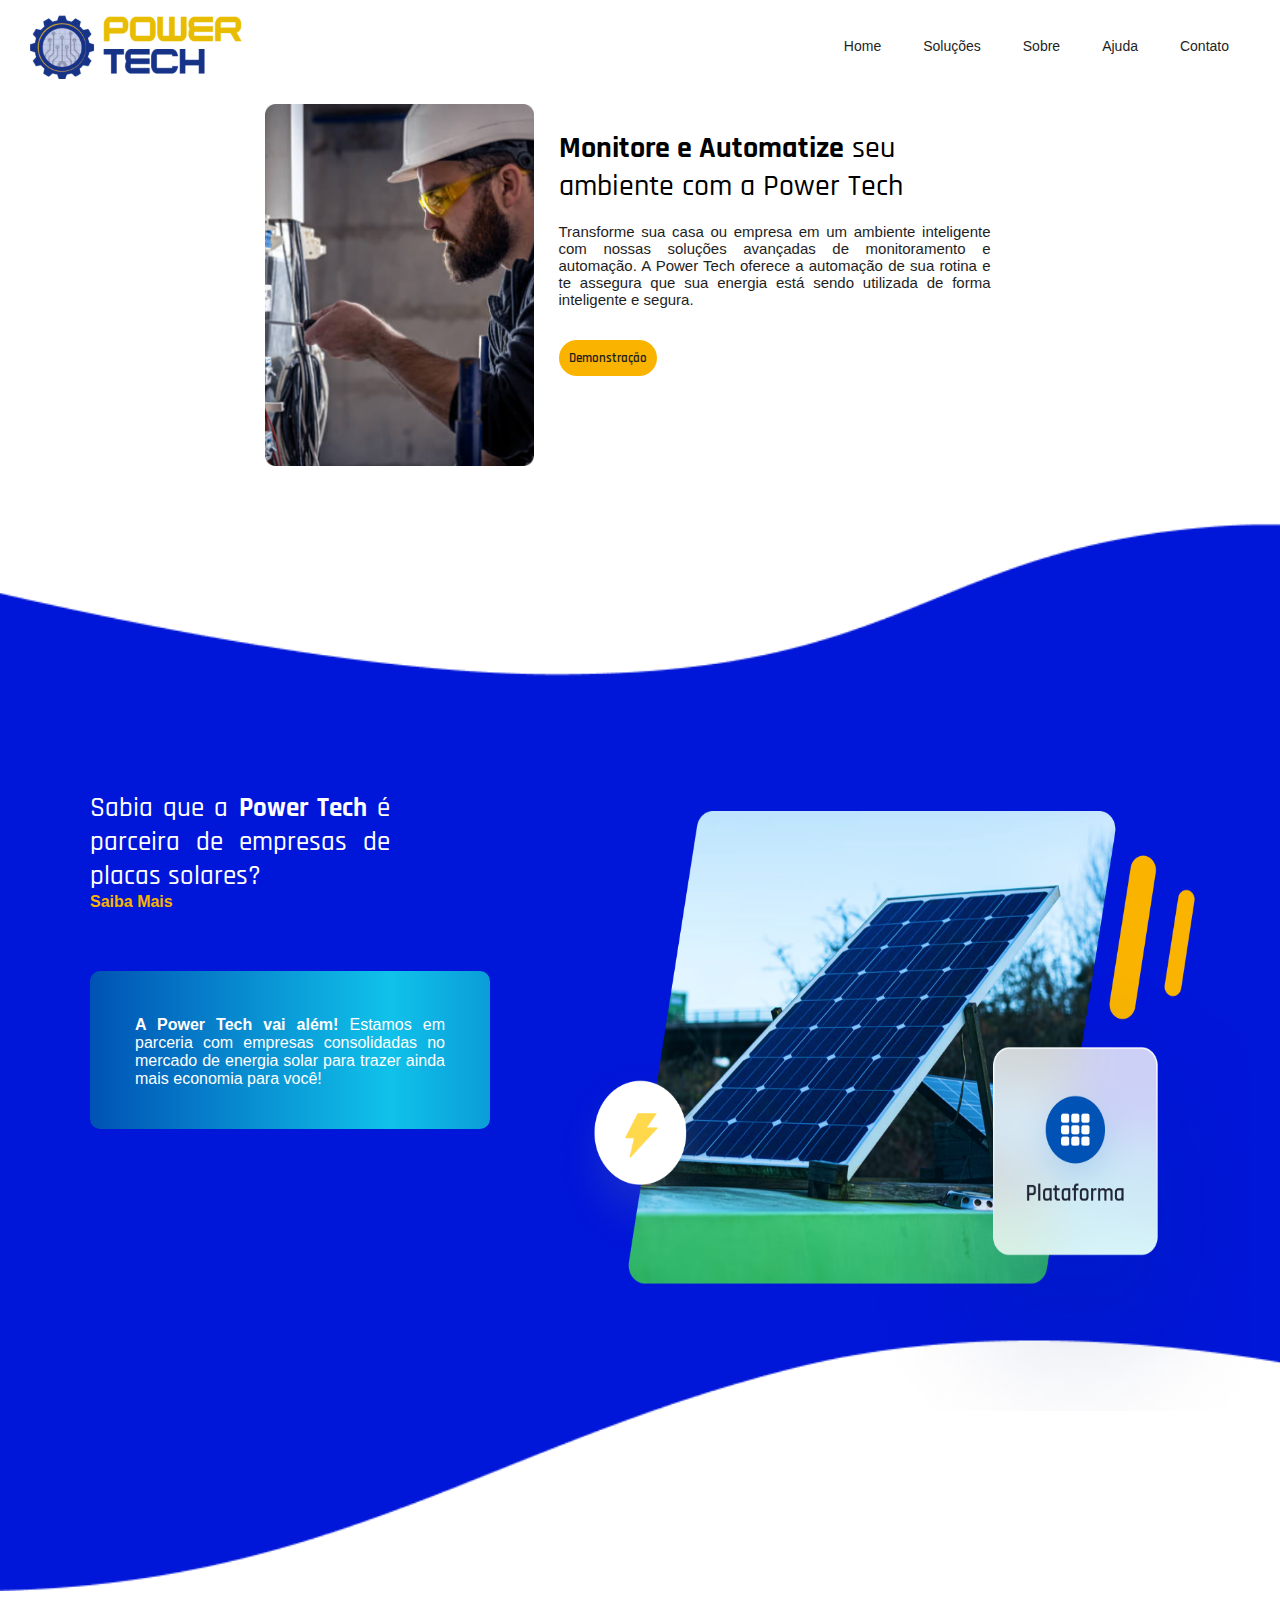
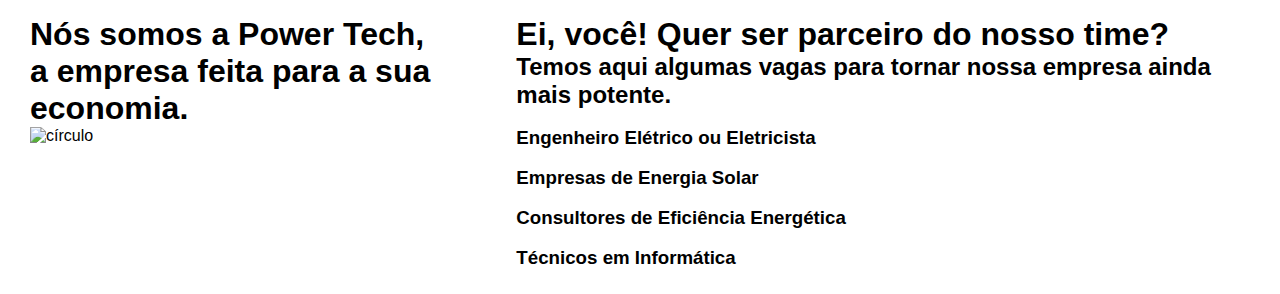
==== index.html @ 3438f35c "Commit Inicial" ====
<!DOCTYPE html>
<html lang="pt-br">

<head>
    <meta charset="UTF-8">
    <meta name="viewport" content="width=device-width, initial-scale=1.0">

    <link rel="icon" href="./img/favicon-32x32.png" type="image/x-icon">
    <link rel="shortcut icon" href="./img/favicon-32x32.png" type="image/x-icon">

    <link rel="preconnect" href="https://fonts.googleapis.com">
    <link rel="preconnect" href="https://fonts.gstatic. com" crossorigin>
    <link
        href="https://fonts.googleapis.com/css2?  family=Inter:ital,opsz,wght@0,14..32,100..900;1,14..  32,100..900&display=swap"
        rel="stylesheet">
    <link rel="preconnect" href="https://fonts.googleapis.com">
    <link rel="preconnect" href="https://fonts.gstatic.com" crossorigin>
    <link href="https://fonts.googleapis.com/css2?family=Rajdhani:wght@300;400;500;600;700&display=swap"
        rel="stylesheet">
    <link rel="stylesheet" href="styles.css">
    <title>Power Tech</title>
</head>

<body>
    <nav>
        <img src="./img/logo.png" alt="Logo">
        <ul>
            <li><a href="./Pages/Home.html">Home</a></li>
            <li><a href="#">Soluções</a></li>
            <li><a href="#">Sobre</a></li>
            <li><a href="#">Ajuda</a></li>
            <li><a href="#">Contato</a></li>
        </ul>
    </nav>
    <section class="spaces">
        <div id="demo">
            <img src="./img/homem-trabalhando.png" alt="Homem Trabalhando">
            <section class="text">
                <h1><strong>Monitore e Automatize</strong> seu<br>ambiente com a Power Tech</h1>
                <p>Transforme sua casa ou empresa em um ambiente inteligente 
                    com nossas soluções avançadas de monitoramento e automação.
                    A Power Tech oferece a automação de sua rotina e te assegura
                    que sua energia está sendo utilizada de forma inteligente e segura.</p>
                <a href="#">Demonstração</a>
            </section>
        </div>
    </section>
    <section>
        <div id="blog">
            <h1>Sabia que a <strong>Power Tech</strong> é parceira de empresas de placas solares?</h1>
            <a href="#">Saiba Mais</a> <br>

              <section id="under">
                <p><strong>A Power Tech vai além!</strong> Estamos em parceria com empresas consolidadas no mercado de energia solar para trazer ainda mais economia para você!</p>
                <img src="./img/info-under.png" alt="texto">
              </section>
        </div>   

    <section class="spaces">
        <div id="sobre">
            <h1>Nós somos a Power Tech, <br>
                a empresa feita para a sua economia.</h1>
            <img src="" alt="círculo">
        </div>
        <div id="jobs">
            <h1>Ei, você! Quer ser parceiro do nosso time?</h1>
            <h2>Temos aqui algumas vagas para tornar nossa empresa ainda mais potente.</h2>
            <div id="info-container">
                <div class="info-box">
                    <img src="" alt="">
                    <h3>Engenheiro Elétrico ou Eletricista</h3>
                </div>
                <div class="info-box">
                    <img src="" alt="">
                    <h3>Empresas de Energia Solar</h3>
                </div>
                <div class="info-box">
                    <img src="" alt="">
                    <h3>Consultores de Eficiência Energética</h3>
                </div>
                <div class="info-box">
                    <img src="" alt="">
                    <h3>Técnicos em Informática</h3>
                </div>
            </div>
        </div>
    </section>
</body>

</html>
---- styles.css ----
* {
    margin: 0;
    padding: 0;
    border: 0;
    box-sizing: border-box;
    outline: 0;
}

:root {
    --white-color: #fff;
    --black-color: #000;

    --gray-color: #1e1e1e;

    --yellow-color: #fab400;

    --blue-1-color: #283eff;
    --blue-2-color: #1c30a2;
    --blue-3-color: #0052B4;
    --blue-4-color: #10C2EA;

    --font-size: 16px;
}

body {
    font-family: "Inter", sans-serif;
    font-optical-sizing: auto;
    
    background-color: var(--white-color);
}

nav {
    background-color: var(--white-color);
    display: flex;
    justify-content: space-between;

    margin: 13px 30px;
}

nav img {
    width: 222px;
    top: 61px;
    left: 78px;
    gap: 0px;
    opacity: 0px;
}

nav ul {
    list-style: none;
    display: flex;
    justify-content: space-between;
    align-items: center;
    gap: 21px;
    opacity: 0px;
}

nav li {
    top: 70px;
    left: 44px;
    gap: 21px;
    opacity: 0px;

    display: inline;
    margin-right: 21px;
}

nav li:hover {
    cursor: pointer;
}

nav a {
    width: 71px;
    height: 28px;
    gap: 0px;
    opacity: 0px;

    font-size: 14px;
    font-weight: 500;
    text-align: center;
    color: var(--gray-color);

    text-decoration: none;
}

.spaces {
    margin: 25px 30px;
    display: flex;
    justify-content: center;
}

#demo {
    display: flex;
    justify-content: center;
}

#demo img {
    width: 269px;
}

.text {
    padding: 25px;
}

.text h1 {
    font-family: "Rajdhani", sans-serif;
    font-weight: 500;
    font-size: 30px;
    margin-bottom: 18px;
}

.text p {
    font-family: "Roboto", sans-serif;
    font-weight: 500;
    font-size: 15px;
    color: var(--gray-color);
    margin-bottom: 40px;max-width: 27rem;
    text-align: justify;
}

.text a {
    text-decoration: none;
    color: var(--gray-color);
    background-color: var(--yellow-color);

    margin-top: -10px;
    border-radius: 50px;
    padding: 10px;
    font-weight: 600;
    font-style: normal;
    font-size: 13px;
    font-family: "Rajdhani", sans-serif;
}

#blog {
    width: 100%;
    height: 1100px;
    background-image: url(./img/wave-bg.png);
    background-size: cover;
    background-position: center;
    background-repeat: no-repeat;
    padding: 200px 30px;
}

#blog h1{
    max-width: 300px;
    width: 100%;
    margin-top: 100px;

    font-weight: 500;
    font-family: "Rajdhani", sans-serif;
    font-size: 1.7rem;
    text-align: justify;

    color: var(--white-color);

    margin-left: 60px;
}

#blog a {
    text-decoration: none;
    color: var(--yellow-color);
    
    margin-left: 60px;
    
    font-weight: 600;
}

#blog img {
    width: 700px;
    height: 600px;
    text-align: right;
    margin-top: -100px!important;
}
#under {
    display: flex;
    justify-content: space-between;
}

#under p {
    max-width: 400px;
    width: 100%;
    max-height: 158px;
    height: 100%;

    text-align: justify;
    margin:  60px;
    padding: 45px;
    color: var(--white-color);
    
    background-size: 150% 100%;
    border-radius: 10px;
    background-image: linear-gradient(to right, #0052B4, #10C2EA, #0052B4);
}

@media (max-width: 768px) {
    nav {
        display: flex;
        flex-direction: column;
        align-items: center;
    }
    
    nav img {
        width: 122px;
        margin-bottom: 10px;
    }

    nav li {
        margin-right: 1px;
    }

    #demo {
        display: flex;
        flex-direction: column;
        align-items: center;
    }

    .text {
        text-align: center;
    }

    .text h1 {
        font-size: 23px;
    }

    .text p {
        max-width: 25rem;
    }

    .text a {
        font-weight: 700;
        font-size: 15px;
    }

    .spaces {
        display: flex;
        flex-direction: column;
    }

}
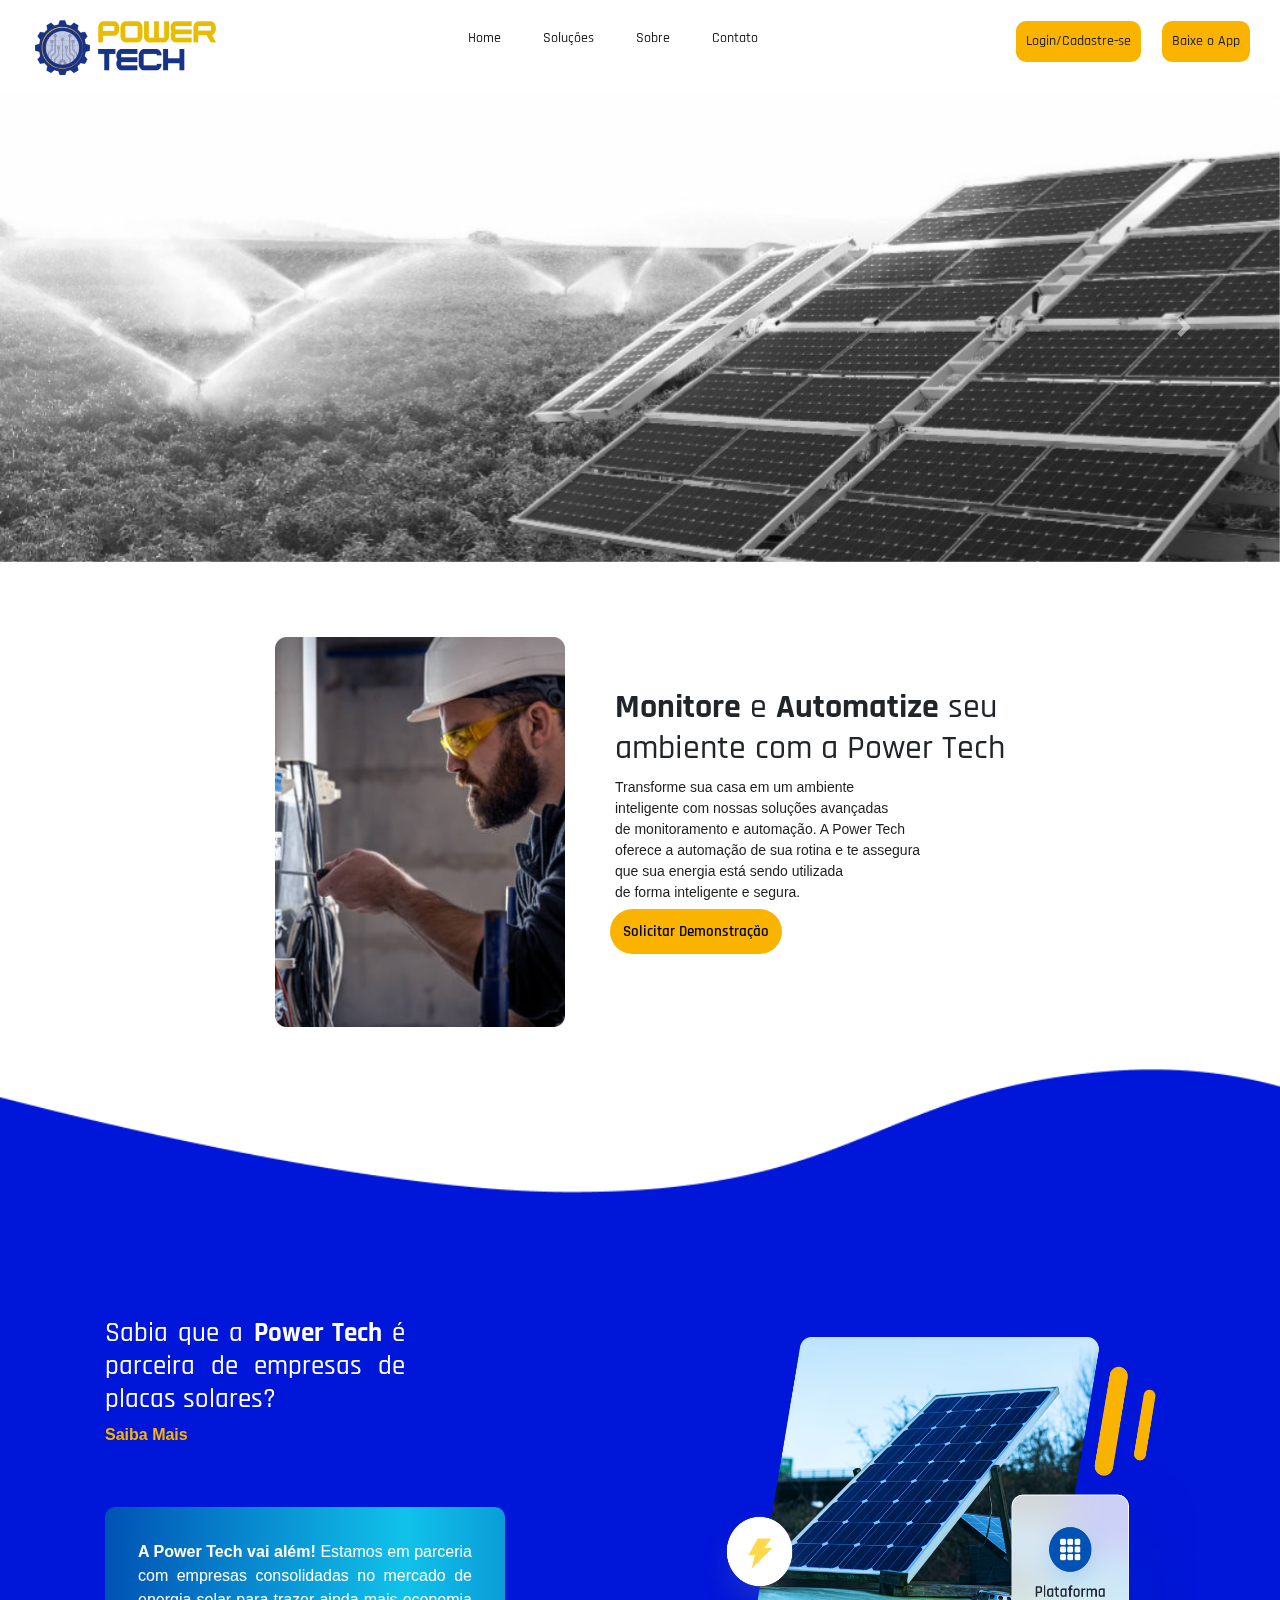
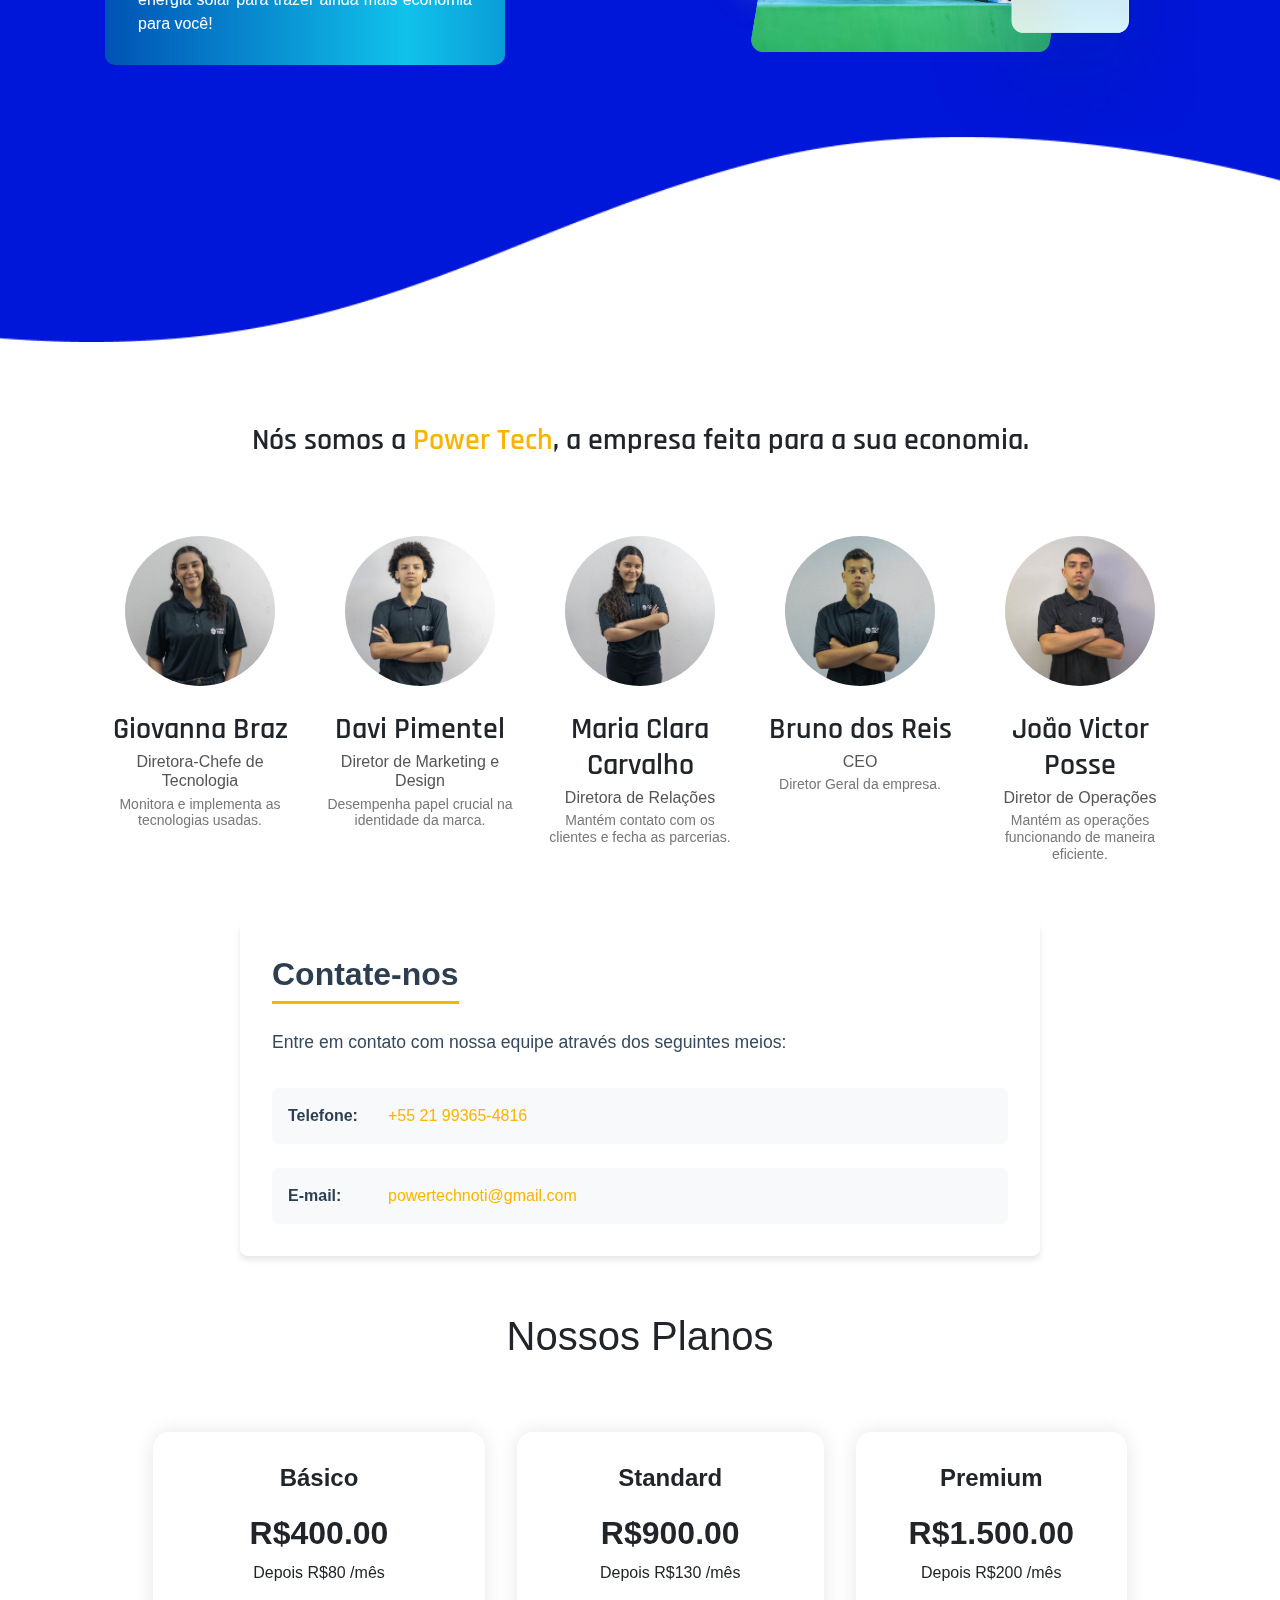
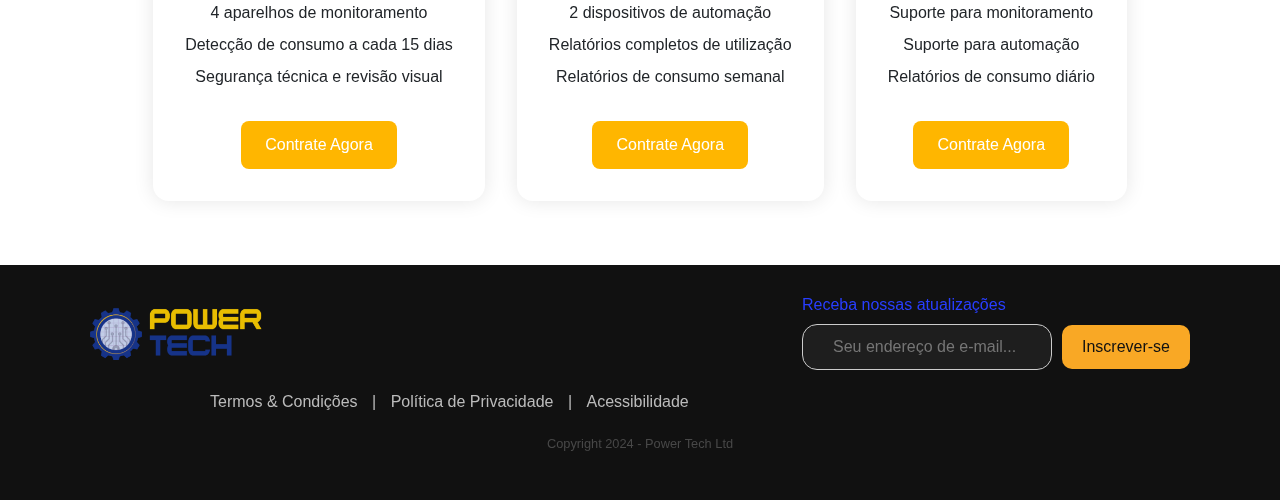
==== commit 8755aa12: "Atualização Final" ====
--- a/index.html
+++ b/index.html
@@ -1,90 +1,259 @@
 <!DOCTYPE html>
 <html lang="pt-br">
-
-<head>
-    <meta charset="UTF-8">
-    <meta name="viewport" content="width=device-width, initial-scale=1.0">
-
-    <link rel="icon" href="./img/favicon-32x32.png" type="image/x-icon">
-    <link rel="shortcut icon" href="./img/favicon-32x32.png" type="image/x-icon">
-
-    <link rel="preconnect" href="https://fonts.googleapis.com">
-    <link rel="preconnect" href="https://fonts.gstatic. com" crossorigin>
+  <head>
+    <meta charset="UTF-8" />
+    <meta name="viewport" content="width=device-width, initial-scale=1.0" />
     <link
-        href="https://fonts.googleapis.com/css2?  family=Inter:ital,opsz,wght@0,14..32,100..900;1,14..  32,100..900&display=swap"
-        rel="stylesheet">
-    <link rel="preconnect" href="https://fonts.googleapis.com">
-    <link rel="preconnect" href="https://fonts.gstatic.com" crossorigin>
-    <link href="https://fonts.googleapis.com/css2?family=Rajdhani:wght@300;400;500;600;700&display=swap"
-        rel="stylesheet">
-    <link rel="stylesheet" href="styles.css">
+      rel="stylesheet"
+      href="https://cdn.jsdelivr.net/npm/bootstrap@4.0.0/dist/css/bootstrap.min.css"
+      integrity="sha384-Gn5384xqQ1aoWXA+058RXPxPg6fy4IWvTNh0E263XmFcJlSAwiGgFAW/dAiS6JXm"
+      crossorigin="anonymous"
+    />
+
+    <link rel="preconnect" href="https://fonts.googleapis.com" />
+    <link rel="preconnect" href="https://fonts.gstatic.com" crossorigin />
+    <link
+      href="https://fonts.googleapis.com/css2?family=Rajdhani:wght@300;400;500;600;700&display=swap"
+      rel="stylesheet"
+    />
+    <link rel="stylesheet" href="styles.css" />
+    <link rel="icon" href="./img/logo-mini.png" type="image/png" />
     <title>Power Tech</title>
-</head>
-
-<body>
+  </head>
+
+  <body>
     <nav>
-        <img src="./img/logo.png" alt="Logo">
-        <ul>
-            <li><a href="./Pages/Home.html">Home</a></li>
-            <li><a href="#">Soluções</a></li>
-            <li><a href="#">Sobre</a></li>
-            <li><a href="#">Ajuda</a></li>
-            <li><a href="#">Contato</a></li>
-        </ul>
+      <img src="./img/logo.png" alt="Logo" />
+      <ul>
+        <li><a href="">Home</a></li>
+        <li><a href="#solucoes">Soluções</a></li>
+        <li><a href="#sobre">Sobre</a></li>
+        <li><a href="#contato">Contato</a></li>
+      </ul>
+      <div id="buttons">
+        <a href="./Pages/login.html">Login/Cadastre-se</a>
+        <a href="./Pages/app.html">Baixe o App</a>
+      </div>
     </nav>
+
     <section class="spaces">
-        <div id="demo">
-            <img src="./img/homem-trabalhando.png" alt="Homem Trabalhando">
-            <section class="text">
-                <h1><strong>Monitore e Automatize</strong> seu<br>ambiente com a Power Tech</h1>
-                <p>Transforme sua casa ou empresa em um ambiente inteligente 
-                    com nossas soluções avançadas de monitoramento e automação.
-                    A Power Tech oferece a automação de sua rotina e te assegura
-                    que sua energia está sendo utilizada de forma inteligente e segura.</p>
-                <a href="#">Demonstração</a>
-            </section>
-        </div>
-    </section>
-    <section>
-        <div id="blog">
-            <h1>Sabia que a <strong>Power Tech</strong> é parceira de empresas de placas solares?</h1>
-            <a href="#">Saiba Mais</a> <br>
-
-              <section id="under">
-                <p><strong>A Power Tech vai além!</strong> Estamos em parceria com empresas consolidadas no mercado de energia solar para trazer ainda mais economia para você!</p>
-                <img src="./img/info-under.png" alt="texto">
-              </section>
-        </div>   
-
-    <section class="spaces">
-        <div id="sobre">
-            <h1>Nós somos a Power Tech, <br>
-                a empresa feita para a sua economia.</h1>
-            <img src="" alt="círculo">
-        </div>
-        <div id="jobs">
-            <h1>Ei, você! Quer ser parceiro do nosso time?</h1>
-            <h2>Temos aqui algumas vagas para tornar nossa empresa ainda mais potente.</h2>
-            <div id="info-container">
-                <div class="info-box">
-                    <img src="" alt="">
-                    <h3>Engenheiro Elétrico ou Eletricista</h3>
-                </div>
-                <div class="info-box">
-                    <img src="" alt="">
-                    <h3>Empresas de Energia Solar</h3>
-                </div>
-                <div class="info-box">
-                    <img src="" alt="">
-                    <h3>Consultores de Eficiência Energética</h3>
-                </div>
-                <div class="info-box">
-                    <img src="" alt="">
-                    <h3>Técnicos em Informática</h3>
-                </div>
+      <div id="banner">
+        <div
+          id="carouselExampleControls"
+          class="carousel slide"
+          data-ride="carousel"
+        >
+          <div class="carousel-inner">
+            <div class="carousel-item active">
+              <img
+                class="d-block w-100"
+                src="./img/banner/1.jpeg"
+                alt="First slide"
+              />
             </div>
-        </div>
-    </section>
-</body>
-
+            <div class="carousel-item">
+              <img
+                class="d-block w-100"
+                src="./img/banner/2.jpeg"
+                alt="Second slide"
+              />
+            </div>
+            <div class="carousel-item">
+              <img
+                class="d-block w-100"
+                src="./img/banner/1.jpeg"
+                alt="Third slide"
+              />
+            </div>
+          </div>
+          <a
+            class="carousel-control-prev"
+            href="#carouselExampleControls"
+            role="button"
+            data-slide="prev"
+          >
+            <span class="carousel-control-prev-icon" aria-hidden="true"></span>
+            <span class="sr-only">Previous</span>
+          </a>
+          <a
+            class="carousel-control-next"
+            href="#carouselExampleControls"
+            role="button"
+            data-slide="next"
+          >
+            <span class="carousel-control-next-icon" aria-hidden="true"></span>
+            <span class="sr-only">Next</span>
+          </a>
+        </div>
+      </div>
+    </section>
+
+    <section id="demonstracao">
+      <img src="./img/homem-trabalhando.png" alt="" />
+      <div>
+        <h1>
+          <strong>Monitore</strong> e <strong>Automatize</strong> seu <br />
+          ambiente com a Power Tech
+        </h1>
+        <p>
+          Transforme sua casa em um ambiente <br />
+          inteligente com nossas soluções avançadas <br />
+          de monitoramento e automação. A Power Tech <br />
+          oferece a automação de sua rotina e te assegura <br />
+          que sua energia está sendo utilizada <br />
+          de forma inteligente e segura.
+        </p>
+        <a href="./Pages/demonstracao.html">Solicitar Demonstração</a>
+      </div>
+    </section>
+
+    <section id="blog">
+      <div class="container">
+        <h1>
+          Sabia que a <strong>Power Tech</strong> é parceira de empresas de
+          placas solares?
+        </h1>
+        <a href="#">Saiba Mais</a> <br />
+
+        <section id="under">
+          <p>
+            <strong>A Power Tech vai além!</strong> Estamos em parceria com
+            empresas consolidadas no mercado de energia solar para trazer ainda
+            mais economia para você!
+          </p>
+          <img src="./img/info-under.png" alt="texto" />
+        </section>
+      </div>
+    </section>
+
+    <section id="sobre">
+      <h1>
+        Nós somos a <a href="#">Power Tech</a>, a empresa feita para a sua
+        economia.
+      </h1>
+      <section id="integrantes">
+        <div class="membro">
+          <img src="/img/Giovanna.jpg" alt="Foto de Giovanna Braz" />
+          <h1>Giovanna Braz</h1>
+          <h2>Diretora-Chefe de Tecnologia</h2>
+          <h3>Monitora e implementa as tecnologias usadas.</h3>
+        </div>
+
+        <div class="membro">
+          <img src="/img/Davi.jpg" alt="Foto de Davi Pimentel" />
+          <h1>Davi Pimentel</h1>
+          <h2>Diretor de Marketing e Design</h2>
+          <h3>Desempenha papel crucial na identidade da marca.</h3>
+        </div>
+
+        <div class="membro">
+          <img src="/img/Maria.jpg" alt="Foto de Maria Clara Carvalho" />
+          <h1>Maria Clara Carvalho</h1>
+          <h2>Diretora de Relações</h2>
+          <h3>Mantém contato com os clientes e fecha as parcerias.</h3>
+        </div>
+
+        <div class="membro">
+          <img src="/img/Bruno.jpg" alt="Foto de Bruno dos Reis" />
+          <h1>Bruno dos Reis</h1>
+          <h2>CEO</h2>
+          <h3>Diretor Geral da empresa.</h3>
+        </div>
+
+        <div class="membro">
+          <img src="/img/João.jpg" alt="Foto de João Victor Posse" />
+          <h1>João Victor Posse</h1>
+          <h2>Diretor de Operações</h2>
+          <h3>Mantém as operações funcionando de maneira eficiente.</h3>
+        </div>
+      </section>
+    </section>
+
+    <section id="contato">
+      <div class="contact-container">
+        <h2 class="contact-title">Contate-nos</h2>
+        <p class="contact-text">Entre em contato com nossa equipe através dos seguintes meios:</p>
+        
+        <div class="contact-info">
+          <div class="contact-item">
+            <span class="contact-label">Telefone:</span>
+            <a href="tel:+55 21 99365-4816" class="contact-value">+55 21 99365-4816</a>
+          </div>
+          
+          <div class="contact-item">
+            <span class="contact-label">E-mail:</span>
+            <a href="mailto:powertechnoti@gmail.com" class="contact-value">powertechnoti@gmail.com</a>
+          </div>
+        </div>
+      </div>
+    </section>
+    <br>
+<h1 id="plan">Nossos Planos</h1>
+<section id="solucoes">  
+  <section class="pricing-section">
+    <div class="pricing-plan basic">
+      <h3 class="plan-title">Básico</h3>
+      <p class="plan-price">R$400.00</p>
+      <p class="plan-description">Depois R$80 /mês</p>
+      <ul class="plan-features">
+        <li>4 aparelhos de monitoramento</li>
+        <li>Detecção de consumo a cada 15 dias</li>
+        <li>Segurança técnica e revisão visual</li>
+      </ul>
+      <button class="btn-cta">Contrate Agora</button>
+    </div>
+    <div class="pricing-plan standard">
+      <h3 class="plan-title">Standard</h3>
+      <p class="plan-price">R$900.00</p>
+      <p class="plan-description">Depois R$130 /mês</p>
+      <ul class="plan-features">
+        <li>2 dispositivos de automação</li>
+        <li>Relatórios completos de utilização</li>
+        <li>Relatórios de consumo semanal</li>
+      </ul>
+      <button class="btn-cta">Contrate Agora</button>
+    </div>
+    <div class="pricing-plan premium">
+      <h3 class="plan-title">Premium</h3>
+      <p class="plan-price">R$1.500.00</p>
+      <p class="plan-description">Depois R$200 /mês</p>
+      <ul class="plan-features">
+        <li>Suporte para monitoramento</li>
+        <li>Suporte para automação</li>
+        <li>Relatórios de consumo diário</li>
+      </ul>
+      <button class="btn-cta">Contrate Agora</button>
+    </div>
+  </section>
+</section>
+    <footer>
+      <div class="footer-container">
+        <div class="logof">
+          <img src="./img/logo.png" alt="Power Tech Logo" />
+        </div>
+        <div class="footer-inscricao">
+          <h1>Receba nossas atualizações</h1>
+          <form action="#">
+            <input type="email" placeholder="Seu endereço de e-mail..." />
+            <button type="submit">Inscrever-se</button>
+          </form>
+        </div>
+      </div>
+      <div class="footer-links">
+        <a href="#">Termos & Condições</a> |
+        <a href="#">Política de Privacidade</a> |
+        <a href="#">Acessibilidade</a>
+      </div>
+      <div class="copyright">
+        <p>Copyright 2024 - Power Tech Ltd</p>
+      </div>
+    </footer>
+
+
+  <script>
+    document.querySelector('.menu-mobile').addEventListener('click', function() {
+        document.querySelector('nav ul').classList.toggle('active');
+    });
+</script>
+  </body>
 </html>--- a/styles.css
+++ b/styles.css
@@ -1,239 +1,512 @@
 * {
-    margin: 0;
-    padding: 0;
-    border: 0;
-    box-sizing: border-box;
-    outline: 0;
-}
-
+  margin: 0;
+  padding: 0;
+  border: 0;
+  box-sizing: border-box;
+  outline: 0;
+}
+
+/* Variáveis */
 :root {
-    --white-color: #fff;
-    --black-color: #000;
-
-    --gray-color: #1e1e1e;
-
-    --yellow-color: #fab400;
-
-    --blue-1-color: #283eff;
-    --blue-2-color: #1c30a2;
-    --blue-3-color: #0052B4;
-    --blue-4-color: #10C2EA;
-
-    --font-size: 16px;
+  --white-color: #fff;
+  --black-color: #000;
+  --gray-color: #1e1e1e;
+  --yellow-color: #fab400;
+  --blue-1-color: #283eff;
+  --blue-2-color: #0016d9;
+  --blue-3-color: #0052b4;
+  --blue-4-color: #10c2ea;
+  --font-size: 16px;
 }
 
 body {
-    font-family: "Inter", sans-serif;
-    font-optical-sizing: auto;
-    
-    background-color: var(--white-color);
+  background-color: var(--white-color);
 }
 
 nav {
-    background-color: var(--white-color);
-    display: flex;
-    justify-content: space-between;
-
-    margin: 13px 30px;
+  background-color: var(--white-color);
+  display: flex;
+  justify-content: space-between;
+  margin: 13px 30px;
+
+  font-family: "Rajdhani", sans-serif;
 }
 
 nav img {
-    width: 222px;
-    top: 61px;
-    left: 78px;
-    gap: 0px;
-    opacity: 0px;
+  width: 200px;
+  padding: 5px;
 }
 
 nav ul {
-    list-style: none;
-    display: flex;
-    justify-content: space-between;
-    align-items: center;
-    gap: 21px;
-    opacity: 0px;
+  list-style: none;
+  display: flex;
+  justify-content: space-between;
+  align-items: center;
+  gap: 21px;
 }
 
 nav li {
-    top: 70px;
-    left: 44px;
-    gap: 21px;
-    opacity: 0px;
-
-    display: inline;
-    margin-right: 21px;
-}
-
-nav li:hover {
-    cursor: pointer;
+  display: inline;
+  margin-right: 21px;
+}
+
+nav a:hover {
+  cursor: pointer;
+  color: #0052b4;
+  text-decoration: none;
+  transition: 0.5s;
 }
 
 nav a {
-    width: 71px;
-    height: 28px;
-    gap: 0px;
-    opacity: 0px;
-
-    font-size: 14px;
-    font-weight: 500;
-    text-align: center;
-    color: var(--gray-color);
-
-    text-decoration: none;
+  font-size: 14px;
+  font-weight: 500;
+  text-align: center;
+  color: var(--gray-color);
+  text-decoration: none;
+}
+
+#buttons {
+  display: flex;
+  justify-content: space-between;
+  align-items: center;
+  gap: 21px;
+
+  margin-bottom: 10px;
+}
+
+#buttons a {
+  background-color: var(--yellow-color);
+  padding: 10px;
+  border-radius: 10px;
 }
 
 .spaces {
-    margin: 25px 30px;
-    display: flex;
-    justify-content: center;
-}
-
-#demo {
-    display: flex;
-    justify-content: center;
-}
-
-#demo img {
-    width: 269px;
+  display: flex;
+  justify-content: center;
+}
+
+#demonstracao {
+  display: flex;
+  justify-content: center;
+  gap: 50px;
+  margin-top: 60px;
+  padding: 15px;
+}
+
+#demonstracao img {
+  width: 290px;
+}
+
+#demonstracao h1 {
+  font-family: "Rajdhani", sans-serif;
+  font-size: 34px;
+  margin-top: 50px;
+}
+
+#demonstracao p {
+  font-size: 14px;
+  font-weight: 400;
+  color: var(--gray-color);
+  text-align: justify;
+}
+
+#demonstracao a {
+  text-decoration: none;
+  font-family: "Rajdhani", sans-serif;
+  font-weight: 600;
+  font-size: 15px;
+
+  color: #000;
+  background-color: #fab400;
+
+  padding: 13px;
+  border-radius: 50px;
+  margin-left: -5px;
+}
+
+#banner {
+  display: flex;
+  justify-content: center;
+  width: 100vw !important;
+  z-index: -10;
+}
+
+#banner div {
+  width: 100%;
+}
+
+#banner img {
+  width: 269px;
 }
 
 .text {
-    padding: 25px;
+  padding: 25px;
 }
 
 .text h1 {
-    font-family: "Rajdhani", sans-serif;
-    font-weight: 500;
-    font-size: 30px;
-    margin-bottom: 18px;
+  font-family: "Rajdhani", sans-serif;
+  font-weight: 500;
+  font-size: 30px;
+  margin-bottom: 18px;
 }
 
 .text p {
-    font-family: "Roboto", sans-serif;
-    font-weight: 500;
-    font-size: 15px;
-    color: var(--gray-color);
-    margin-bottom: 40px;max-width: 27rem;
-    text-align: justify;
+  font-family: "Roboto", sans-serif;
+  font-weight: 500;
+  font-size: 15px;
+  color: var(--gray-color);
+  margin-bottom: 40px;
+  max-width: 27rem;
+  text-align: justify;
 }
 
 .text a {
-    text-decoration: none;
-    color: var(--gray-color);
-    background-color: var(--yellow-color);
-
-    margin-top: -10px;
-    border-radius: 50px;
-    padding: 10px;
-    font-weight: 600;
-    font-style: normal;
-    font-size: 13px;
-    font-family: "Rajdhani", sans-serif;
+  text-decoration: none;
+  color: var(--gray-color);
+  background-color: var(--yellow-color);
+  margin-top: -10px;
+  border-radius: 50px;
+  padding: 10px;
+  font-weight: 600;
+  font-size: 13px;
+  font-family: "Rajdhani", sans-serif;
 }
 
 #blog {
-    width: 100%;
-    height: 1100px;
-    background-image: url(./img/wave-bg.png);
-    background-size: cover;
-    background-position: center;
-    background-repeat: no-repeat;
-    padding: 200px 30px;
-}
-
-#blog h1{
-    max-width: 300px;
-    width: 100%;
-    margin-top: 100px;
-
-    font-weight: 500;
-    font-family: "Rajdhani", sans-serif;
-    font-size: 1.7rem;
-    text-align: justify;
-
-    color: var(--white-color);
-
-    margin-left: 60px;
+  width: 100%;
+  height: 900px;
+  background-image: url(./img/wave-bg.png);
+  background-size: cover;
+  background-position: center;
+  background-repeat: no-repeat;
+  padding: 200px 30px;
+}
+
+#blog h1 {
+  max-width: 300px;
+  width: 100%;
+  margin-top: 75px;
+  font-weight: 500;
+  font-family: "Rajdhani", sans-serif;
+  font-size: 1.7rem;
+  text-align: justify;
+  color: var(--white-color);
+  margin-left: 60px;
 }
 
 #blog a {
-    text-decoration: none;
-    color: var(--yellow-color);
-    
-    margin-left: 60px;
-    
-    font-weight: 600;
+  text-decoration: none;
+  color: var(--yellow-color);
+  margin-left: 60px;
+  font-weight: 600;
 }
 
 #blog img {
-    width: 700px;
-    height: 600px;
-    text-align: right;
-    margin-top: -100px!important;
-}
+  width: 700px;
+  height: 600px;
+  text-align: right;
+  margin-top: -110px !important;
+}
+
 #under {
-    display: flex;
-    justify-content: space-between;
+  display: flex;
+  justify-content: space-between;
 }
 
 #under p {
-    max-width: 400px;
-    width: 100%;
-    max-height: 158px;
-    height: 100%;
-
-    text-align: justify;
-    margin:  60px;
-    padding: 45px;
-    color: var(--white-color);
-    
-    background-size: 150% 100%;
-    border-radius: 10px;
-    background-image: linear-gradient(to right, #0052B4, #10C2EA, #0052B4);
-}
-
-@media (max-width: 768px) {
-    nav {
-        display: flex;
-        flex-direction: column;
-        align-items: center;
-    }
-    
-    nav img {
-        width: 122px;
-        margin-bottom: 10px;
-    }
-
-    nav li {
-        margin-right: 1px;
-    }
-
-    #demo {
-        display: flex;
-        flex-direction: column;
-        align-items: center;
-    }
-
-    .text {
-        text-align: center;
-    }
-
-    .text h1 {
-        font-size: 23px;
-    }
-
-    .text p {
-        max-width: 25rem;
-    }
-
-    .text a {
-        font-weight: 700;
-        font-size: 15px;
-    }
-
-    .spaces {
-        display: flex;
-        flex-direction: column;
-    }
+  max-width: 400px;
+  width: 100%;
+  max-height: 158px;
+  text-align: justify;
+  margin: 60px;
+
+  padding: 33px;
+  color: var(--white-color);
+  background-size: 150% 100%;
+  border-radius: 10px;
+  background-image: linear-gradient(to right, #0052b4, #10c2ea, #0052b4);
+}
+
+#under img {
+  width: 500px;
+  height: 400px;
+  margin-right: 40px;
+  margin-top: 25px;
+}
+
+#sobre {
+  display: flex;
+  flex-direction: column;
+  justify-content: center;
+  align-items: center;
+  margin-top: 80px;
+  gap: 50px;
+}
+
+#sobre h1 {
+  font-family: "Rajdhani", sans-serif;
+  font-size: 30px;
+  font-weight: 600;
+}
+
+#sobre a {
+  color: #fab400;
+  text-decoration: none;
+  cursor: auto;
+}
+
+#integrantes {
+  display: flex;
+  justify-content: space-around;
+  flex-wrap: wrap;
+  gap: 20px;
+  padding: 20px;
+}
+
+.membro {
+  text-align: center;
+  width: 200px;
+}
+
+.membro img {
+  width: 150px;
+  height: 150px;
+  object-fit: cover;
+  border-radius: 50%;
+  margin-bottom: 15px;
+}
+
+.membro h1 {
+  font-size: 18px;
+  margin: 10px 0 5px;
+}
+
+.membro h2 {
+  font-size: 16px;
+  color: #555;
+  margin: 5px 0;
+}
+
+.membro h3 {
+  font-size: 14px;
+  color: #777;
+}
+
+.contact-container {
+  max-width: 800px;
+  margin: 2rem auto;
+  padding: 2rem;
+  background: #ffffff;
+  box-shadow: 0 4px 6px rgba(0, 0, 0, 0.1);
+  border-radius: 8px;
+}
+
+.contact-title {
+  color: #2c3e50;
+  font-size: 2rem;
+  margin-bottom: 1.5rem;
+  font-weight: 600;
+  border-bottom: 3px solid #fab400;
+  padding-bottom: 0.5rem;
+  display: inline-block;
+}
+
+.contact-text {
+  color: #34495e;
+  font-size: 1.1rem;
+  margin-bottom: 2rem;
+  line-height: 1.6;
+}
+
+.contact-info {
+  display: grid;
+  gap: 1.5rem;
+}
+
+.contact-item {
+  display: flex;
+  align-items: center;
+  padding: 1rem;
+  background: #f8f9fa;
+  border-radius: 6px;
+  transition: transform 0.2s;
+}
+
+.contact-item:hover {
+  transform: translateX(10px);
+  background: #edf2f7;
+}
+
+.contact-label {
+  font-weight: 600;
+  color: #2c3e50;
+  min-width: 100px;
+}
+
+.contact-value {
+  color: #fab400;
+  text-decoration: none;
+}
+
+.contact-value:hover {
+  color: #b28c2c;
+}
+
+.pricing-section {
+  display: flex;
+  justify-content: center;
+  align-items: center;
+  
+  gap: 2rem;
+  padding: 4rem 0;
+}
+
+#plan{
+  text-align: center;
+}
+
+.pricing-plan {
+  background-color: #fff;
+  border-radius: 1rem;
+  box-shadow: 0 0 20px rgba(0, 0, 0, 0.1);
+  padding: 2rem;
+  text-align: center;
+  width: 300px!;
+  transition: transform 0.3s, box-shadow 0.3s;
+}
+
+.pricing-plan:hover {
+  transform: scale(1.05);
+  box-shadow: 0 0 30px rgba(0, 0, 0, 0.2);
+}
+
+.plan-title {
+  font-size: 1.5rem;
+  font-weight: bold;
+  margin-bottom: 1rem;
+}
+
+.plan-price {
+  font-size: 2rem;
+  font-weight: bold;
+  margin-bottom: 1.5rem;
+}
+
+.plan-features {
+  list-style-type: none;
+  margin: 0;
+  padding: 0;
+  margin-bottom: 2rem;
+}
+
+.plan-features li {
+  margin-bottom: 0.5rem;
+}
+
+.plan-description {
+  margin-top: -20px;
+}
+
+.btn-cta {
+  background-color: #ffb600;
+  border: none;
+  border-radius: 0.5rem;
+  color: #fff;
+  cursor: pointer;
+  font-size: 1rem;
+  padding: 0.75rem 1.5rem;
+  transition: background-color 0.3s;
+}
+
+.btn-cta:hover {
+  background-color: #e6a300;
+}
+
+footer {
+  background-color: #111;
+  color: #fff;
+  padding: 30px;
+}
+
+.footer-container {
+  display: flex;
+  justify-content: space-between;
+  align-items: center;
+  padding: 0 50px;
+  max-width: 1200px;
+  margin: 0 auto;
+}
+
+.logof img {
+  width: 180px;
+  margin-right: 10px;
+}
+
+.footer-inscricao h1 {
+  font-size: 1rem;
+  margin-bottom: 10px;
+  color: #283eff;
+}
+
+.footer-inscricao form {
+  display: flex;
+  justify-content: center;
+  align-items: center;
+}
+
+.footer-inscricao input {
+  background-color: #1e1e1e;
+  padding: 10px 30px;
+  width: 250px;
+  border-radius: 15px;
+  border: 1px solid #ccc;
+  outline: none;
+}
+
+.footer-inscricao button {
+  background-color: #f9a825;
+  border: none;
+  color: #111;
+  padding: 10px 20px;
+  border-radius: 10px;
+  margin-left: 10px;
+  cursor: pointer;
+  transition: background-color 0.3s ease;
+}
+
+.footer-inscricao button:hover {
+  background-color: #ffd700;
+}
+
+.footer-links {
+  margin-top: 20px;
+  color: #bbb;
+  margin-left: 170px;
+}
+
+.footer-links a {
+  color: #bbb;
+  text-decoration: none;
+  margin: 0 10px;
+}
+
+.footer-links a:hover {
+  color: #fff;
+}
+
+.copyright {
+  display: flex;
+  justify-content: center;
+  align-items: center;
+
+  margin-top: 20px;
+  font-size: 0.8rem;
+  color: #484848;
+}
+
+.container {
+  width: 100%;
+  max-width: 1300px;
+  margin: 0 auto;
 
 }